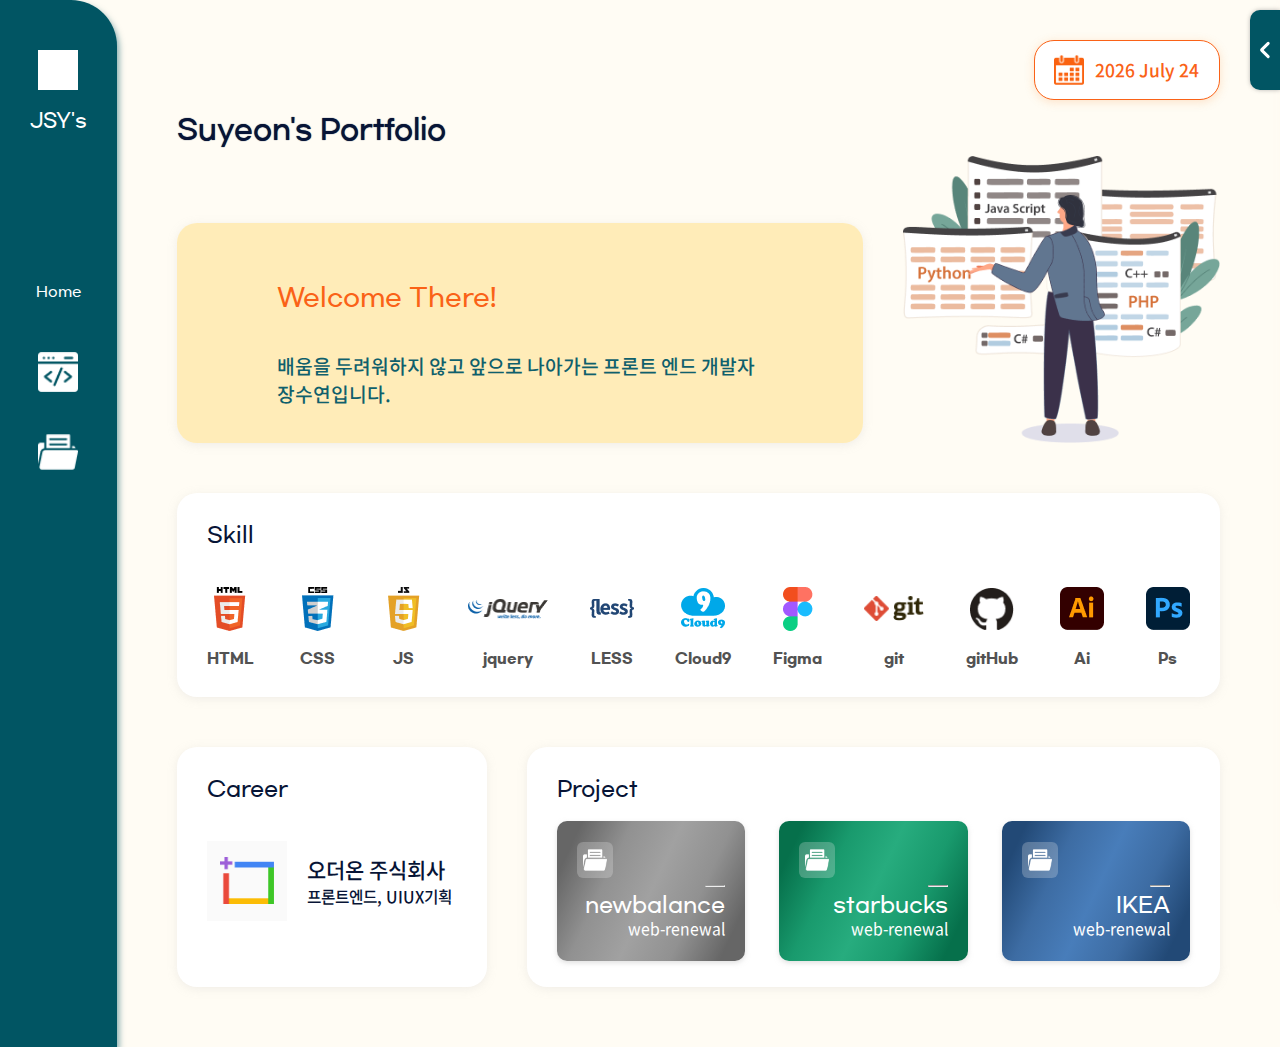
==== index.html @ 93c158ea "portfolio file" ====
<!DOCTYPE html>
<html lang="en">
<head>
    <meta charset="UTF-8">
    <meta http-equiv="X-UA-Compatible" content="IE=edge">
    <meta name="viewport" content="width=device-width, initial-scale=1.0">
    <title>Document</title>
    <link rel="stylesheet" href="./css/setting/default.css">
</head>
<body>
    <div class="total-wrap">
        <!-- 왼쪽 네비 바 영역 -->
        <div class="navi-bar">
            <div class="navi-top-wrap">
                <div class="logo"><a href="#"><img src="#" alt=""></a></div>
                <p class="logo-txt">JSY's</p>
            </div>
            <div class="navi-btn-wrap">
                <div class="navi-btn">
                    <a href="./index.html">
                        <div class="icon-box none">
                            <img src="img/icon/home-icon.png" alt="icon">
                        </div>
                        <p class="navi-txt block">Home</p>
                    </a>
                </div>
                <div class="navi-btn">
                    <a href="./career.html">
                        <div class="icon-box">
                            <img src="img/icon/career-icon.png" alt="icon">
                        </div>
                        <p class="navi-txt">Career</p>
                    </a>
                </div>
                <div class="navi-btn">
                    <a href="./project.html">
                        <div class="icon-box">
                            <img src="img/icon/project-icon.png" alt="icon">
                        </div>
                        <p class="navi-txt">Projects</p>
                    </a>
                </div>
            </div> 
        </div>
        <!-- 가운데 영역-->
        <div class="contents-section">
            <div class="btn-wrap date">
                <div class="img-box">
                    <img src="img/icon/calendar-orange.png" alt="icon">
                </div>
                <button class="btn date" id="today"></button>
            </div>
            <p class="title-txt contents bold">Suyeon's Portfolio</p>
            <div class="contents-top-wrap">
                <div class="contents-left-box round shadow">
                    <p class="welcome-txt">Welcome There!</p>
                    <p class="welcome-txt sub noto">배움을 두려워하지 않고 앞으로 나아가는 프론트 엔드 개발자 장수연입니다.</p>
                </div>
                <div class="contents-img-box">
                    <img src="img/object/developer-img.png" alt="img">
                </div>
            </div>
            <div class="contents-mid-wrap shadow round">
                <p class="title-txt">Skill</p>
                <div class="skill-wrap">
                    <div class="skill-box">
                        <div class="icon-box html"></div>
                        <p class="skill-txt">HTML</p>
                    </div>
                    <div class="skill-box">
                        <div class="icon-box css"></div>
                        <p class="skill-txt">CSS</p>
                    </div>
                    <div class="skill-box">
                        <div class="icon-box js"></div>
                        <p class="skill-txt">JS</p>
                    </div>
                    <div class="skill-box">
                        <div class="icon-box jquery"></div>
                        <p class="skill-txt">jquery</p>
                    </div>
                    <div class="skill-box">
                        <div class="icon-box less"></div>
                        <p class="skill-txt">LESS</p>
                    </div>
                    <div class="skill-box">
                        <div class="icon-box cloud9"></div>
                        <p class="skill-txt">Cloud9</p>
                    </div>
                    <div class="skill-box">
                        <div class="icon-box figma"></div>
                        <p class="skill-txt">Figma</p>
                    </div>
                    <div class="skill-box">
                        <div class="icon-box git"></div>
                        <p class="skill-txt">git</p>
                    </div>
                    <div class="skill-box">
                        <div class="icon-box github"></div>
                        <p class="skill-txt">gitHub</p>
                    </div>
                    <div class="skill-box">
                        <div class="icon-box ai"></div>
                        <p class="skill-txt">Ai</p>
                    </div>
                    <div class="skill-box">
                        <div class="icon-box ps"></div>
                        <p class="skill-txt">Ps</p>
                    </div>
                </div>
            </div>
            <div class="contents-bottom-wrap">
                <div class="bottom-wrap career round shadow">
                    <p class="title-txt">Career</p>
                    <div class="bottom-box">
                        <div class="left-background-box">
                            <div class="img-box otheon"></div>
                        </div>
                        <div class="right-txt-box">
                            <p class="career-txt noto">오더온 주식회사</p>
                            <p class="career-txt noto">프론트엔드, UIUX기획</p>
                        </div>
                    </div>
                </div>
                <div class="bottom-wrap project round shadow">
                    <p class="title-txt">Project</p>
                    <div class="bottom-box">
                        <button class="project-card-box newbalance">
                            <div class="img-background-box">
                                <div class="img-box"></div>
                            </div>
                            <hr>
                            <p class="project-card-txt title">newbalance</p>
                            <p class="project-card-txt sub noto">web-renewal</p>
                        </button>
                        <button class="project-card-box starbucks">
                            <div class="img-background-box">
                                <div class="img-box"></div>
                            </div>
                            <hr>
                            <p class="project-card-txt title">starbucks</p>
                            <p class="project-card-txt sub noto">web-renewal</p>
                        </button>
                        <button class="project-card-box ikea">
                            <div class="img-background-box">
                                <div class="img-box"></div>
                            </div>
                            <hr>
                            <p class="project-card-txt title">IKEA</p>
                            <p class="project-card-txt sub noto">web-renewal</p>
                        </button>
                    </div>
                </div>
            </div>
        </div>
        <!-- 오른쪽 인포영역 -->
        <div class="info-click-btn">
            <div class="arrow-box">
                <span></span>
                <span></span>
            </div>
        </div>
        <div class="info-bar">
            <div class="info-bar-wrap">
                    <div class="info-top-wrap">
                        <div class="info-img-box">
                            <img src="img/object/profile.jpg" alt="img" class="my-img">
                        </div>
                        <p class="info-txt name bold">suyeon</p>
                        <p class="info-txt sub">Front-end Developer</p>
                        <div class="info-btn-wrap">
                            <div class="info-btn">
                                <a href="#">
                                    <div class="icon-box">
                                        <img src="img/icon/email-round.png" alt="icon">
                                    </div>
                                    <p class="info-btn-txt">email</p>
                                </a>
                            </div>
                            <div class="info-btn">
                                <a href="#">
                                    <div class="icon-box">
                                        <img src="img/icon/blog-icon.png" alt="icon">
                                    </div>
                                    <p class="info-btn-txt">blog</p>
                                </a>
                            </div>
                            <div class="info-btn">
                                <a href="#">
                                    <div class="icon-box">
                                        <img src="img/icon/github-icon.png" alt="icon">
                                    </div>
                                    <p class="info-btn-txt">gitHub</p>
                                </a>
                            </div>
                        </div>
                    </div>
                    <div class="info-mid-wrap">
                        <p class="info-title bold">About me</p>
                        <div class="info-txt-wrap">
                            <div class="info-txt-row">
                                <div class="float-left">
                                    <div class="icon-box">
                                        <img src="img/icon/account.png" alt="icon">
                                    </div>
                                    <p class="info-txt noto">Name.</p>
                                </div>
                                <p class="info-txt float-right noto">장수연</p>
                            </div>
                            <div class="info-txt-row">
                                <div class="float-left">
                                    <div class="icon-box">
                                        <img src="img/icon/calendar-green.png" alt="icon">
                                    </div>
                                    <p class="info-txt noto">Birth.</p>
                                </div>
                                <p class="info-txt float-right noto">1996.09.16</p>
                            </div>
                            <div class="info-txt-row">
                                <div class="float-left">
                                    <div class="icon-box">
                                        <img src="img/icon/phone.png" alt="icon">
                                    </div>
                                    <p class="info-txt noto">Phone Number.</p>
                                </div>
                                <p class="info-txt float-right noto">010.6535.4189</p>
                            </div>
                            <div class="info-txt-row">
                                <div class="float-left">
                                    <div class="icon-box">
                                        <img src="img/icon/email.png" alt="icon">
                                    </div>
                                    <p class="info-txt noto">Email.</p>
                                </div>
                                <p class="info-txt float-right noto">seyul_@naver.com</p>
                            </div>
                            <div class="info-txt-row">
                                <div class="float-left">
                                    <div class="icon-box">
                                        <img src="img/icon/school.png" alt="icon">
                                    </div>
                                    <p class="info-txt noto">Education.</p>
                                </div>
                                <p class="info-txt float-right noto">부경대학교</p>
                            </div>
                        </div>
                    </div>
                    <div class="info-bottom-wrap">
                        <p class="info-title bold">Time-Line</p>
                        <div class="info-timeline-wrap">
                            <div class="timeline-box">
                                <div class="timeline-title">
                                    <p class="timeline-txt title">2020.08</p>
                                    <p class="timeline-txt noto">부경대학교 졸업</p>
                                </div>
                                <p class="timeline-txt sub noto">해양경찰학 & 경영학 복수전공</p>
                            </div>
                            <div class="timeline-box">
                                <div class="timeline-title">
                                    <p class="timeline-txt title">2020.09</p>
                                    <p class="timeline-txt noto">웹디자인기능사 자격 취득</p>
                                </div>
                                <p class="timeline-txt sub noto">한국산업인력공단 국가기술자격</p>
                            </div>
                            <div class="timeline-box">
                                <div class="timeline-title">
                                    <p class="timeline-txt title">2020.09</p>
                                    <p class="timeline-txt noto">‘스마트기기UXUI디자인양성과정’ 수료</p>
                                </div>
                                <p class="timeline-txt sub noto">국가기간 전략산업 직종훈련</p>
                            </div>
                            <div class="timeline-box">
                                <div class="timeline-title">
                                    <p class="timeline-txt title">2020.12 ~ 2021. 10</p>
                                    <p class="timeline-txt noto">(주) 오더온</p>
                                </div>
                                <p class="timeline-txt sub noto">UXUI기획 / 프론트엔드 개발</p>
                            </div>
                        </div>
                    </div>
            </div>
        </div>
    </div>
    <script src="./javascript/index.js"></script>
</body>
</html>
---- css/setting/default.css ----
/* reset */
@import url('reset.css');
@import url('webfont.css');
@import url('webfont2.css');

/* pages */
@import url('../pages/main.css');
@import url('../pages/career.css');
@import url('../pages/projects.css');
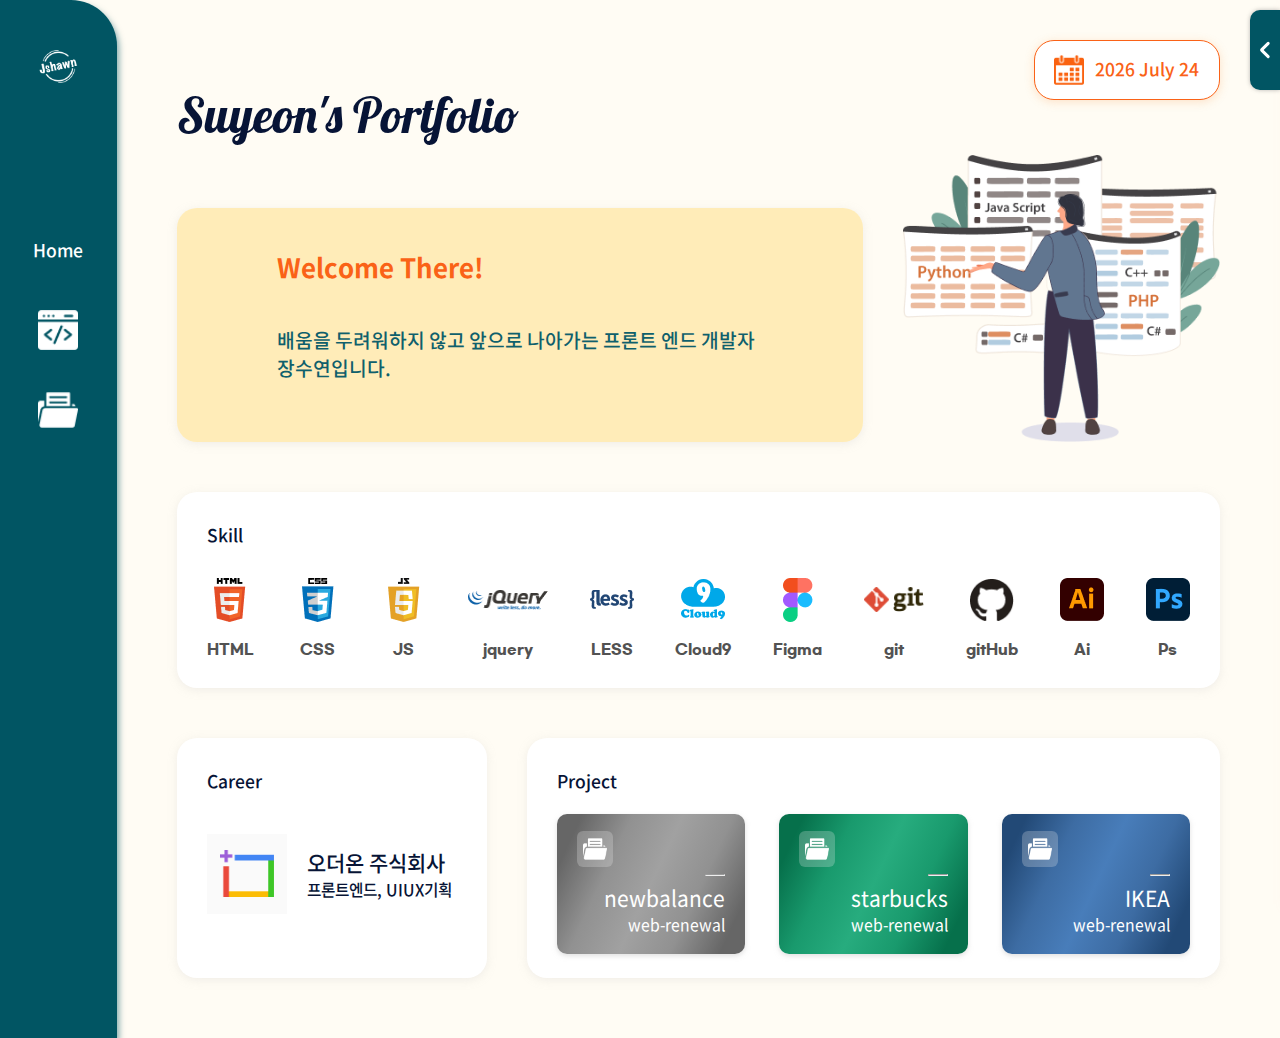
==== commit dc9c75e8: "2021-11-25 css edit" ====
--- a/index.html
+++ b/index.html
@@ -6,14 +6,16 @@
     <meta name="viewport" content="width=device-width, initial-scale=1.0">
     <title>Document</title>
     <link rel="stylesheet" href="./css/setting/default.css">
+    <link rel="preconnect" href="https://fonts.googleapis.com">
+    <link rel="preconnect" href="https://fonts.gstatic.com" crossorigin>
+    <link href="https://fonts.googleapis.com/css2?family=Lobster&display=swap" rel="stylesheet">
 </head>
 <body>
     <div class="total-wrap">
         <!-- 왼쪽 네비 바 영역 -->
         <div class="navi-bar">
             <div class="navi-top-wrap">
-                <div class="logo"><a href="#"><img src="#" alt=""></a></div>
-                <p class="logo-txt">JSY's</p>
+                <div class="logo"><a href="./index.html"><img src="img/object/logo.png" alt="logo-img"></a></div>
             </div>
             <div class="navi-btn-wrap">
                 <div class="navi-btn">
@@ -48,7 +50,7 @@
                 <div class="img-box">
                     <img src="img/icon/calendar-orange.png" alt="icon">
                 </div>
-                <button class="btn date" id="today"></button>
+                <div class="btn date" id="today"></div>
             </div>
             <p class="title-txt contents bold">Suyeon's Portfolio</p>
             <div class="contents-top-wrap">
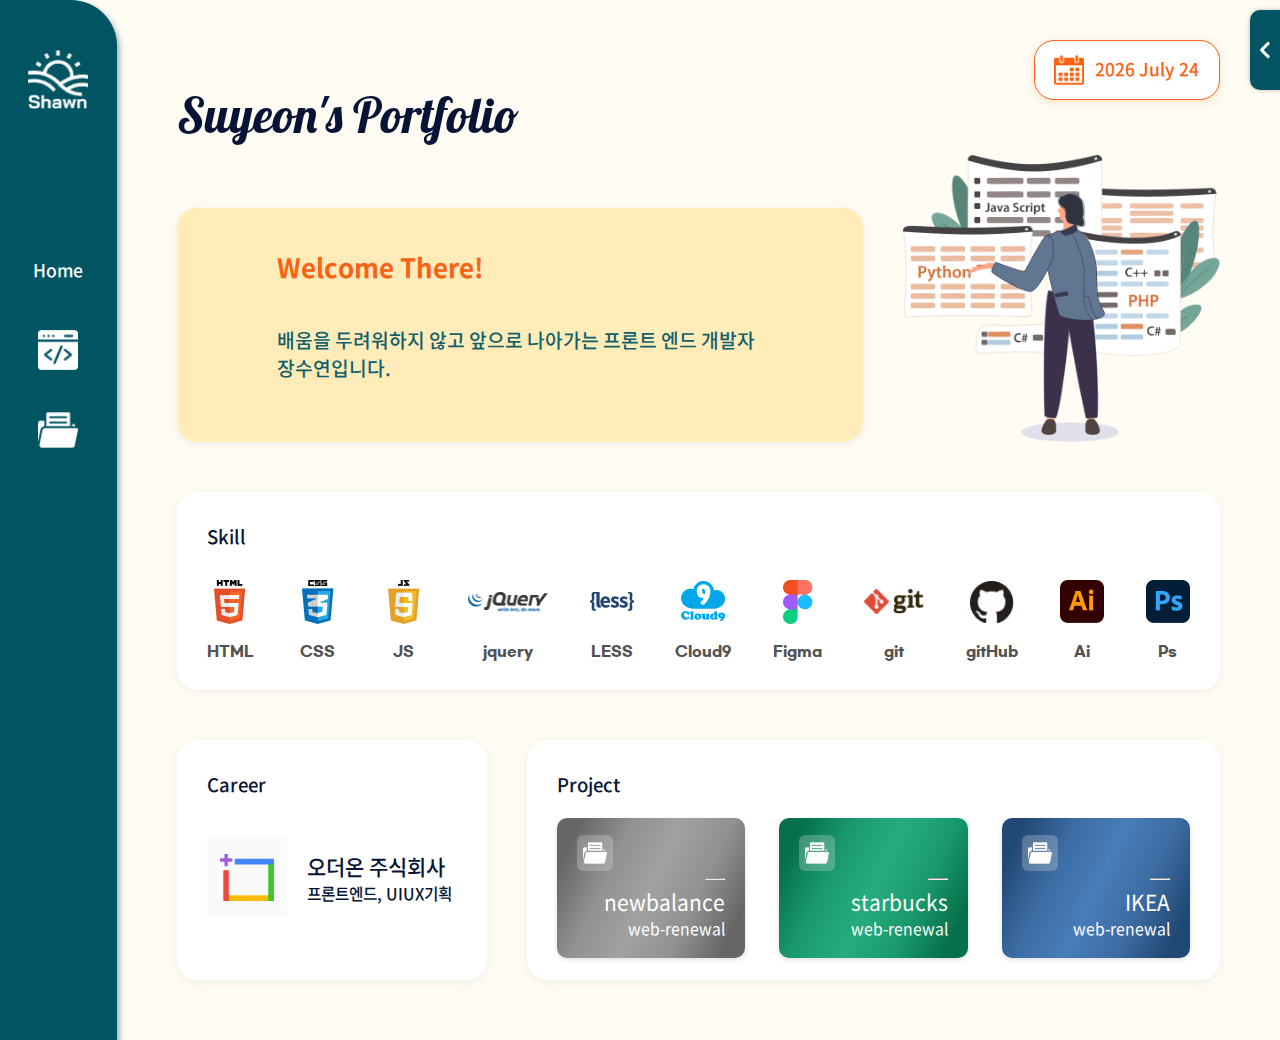
==== commit f872c751: "link, mail 연결" ====
--- a/index.html
+++ b/index.html
@@ -172,7 +172,7 @@
                         <p class="info-txt sub">Front-end Developer</p>
                         <div class="info-btn-wrap">
                             <div class="info-btn">
-                                <a href="#">
+                                <a href="mailto:seyul_@naver.com">
                                     <div class="icon-box">
                                         <img src="img/icon/email-round.png" alt="icon">
                                     </div>
@@ -180,7 +180,7 @@
                                 </a>
                             </div>
                             <div class="info-btn">
-                                <a href="#">
+                                <a href="https://blog.naver.com/jshawn_wkd">
                                     <div class="icon-box">
                                         <img src="img/icon/blog-icon.png" alt="icon">
                                     </div>
@@ -188,7 +188,7 @@
                                 </a>
                             </div>
                             <div class="info-btn">
-                                <a href="#">
+                                <a href="https://github.com/jshawn0916">
                                     <div class="icon-box">
                                         <img src="img/icon/github-icon.png" alt="icon">
                                     </div>
